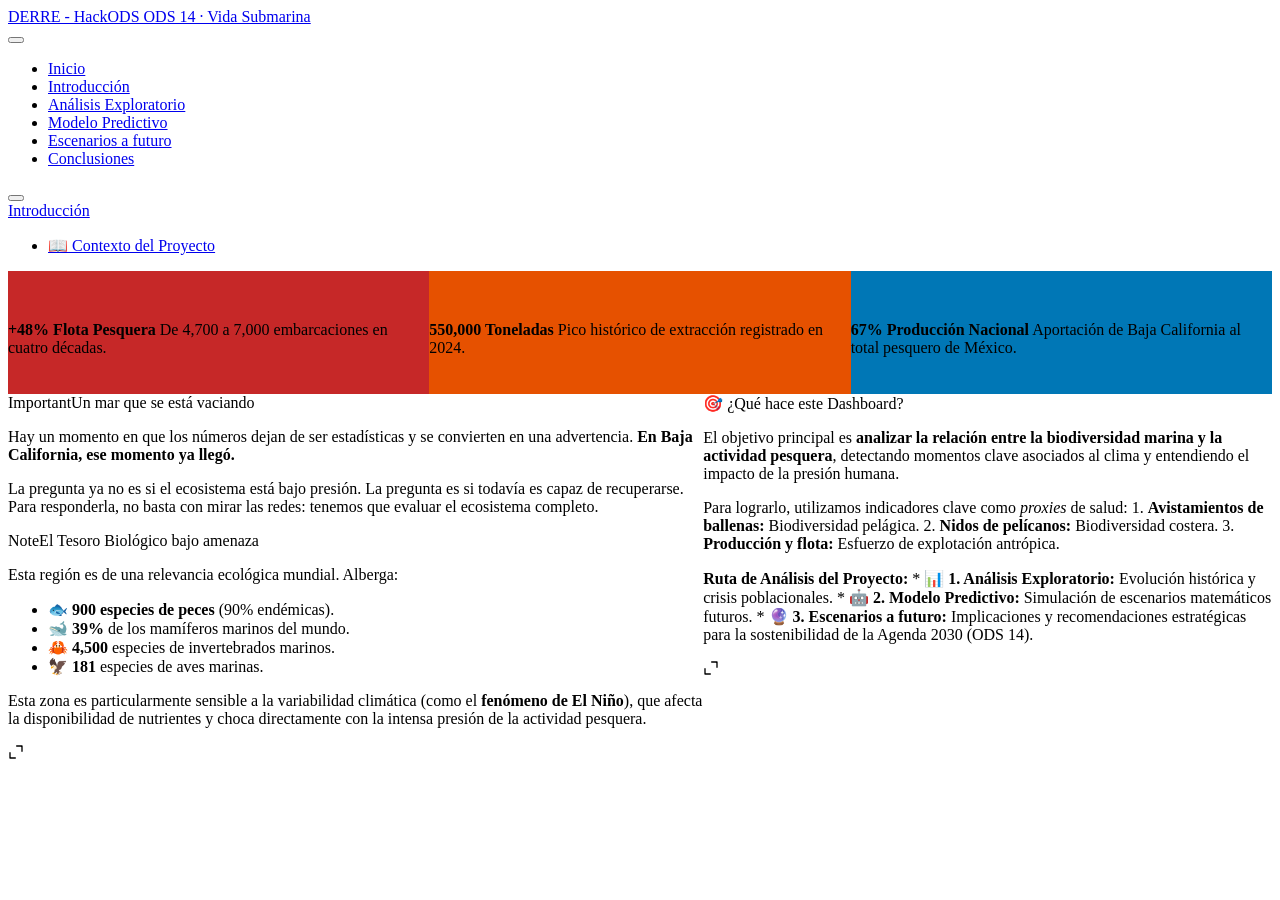
==== docs/introduccion.html @ 0a6728ea "carga del resto de archivos" ====
<!DOCTYPE html>
<html xmlns="http://www.w3.org/1999/xhtml" lang="en" xml:lang="en"><head>

<meta charset="utf-8">
<meta name="generator" content="quarto-1.9.37">

<meta name="viewport" content="width=device-width, initial-scale=1.0, user-scalable=yes">


<title>Introducción – DERRE - HackODS ODS 14 · Vida Submarina</title>
<style>
/* Default styles provided by pandoc.
** See https://pandoc.org/MANUAL.html#variables-for-html for config info.
*/
code{white-space: pre-wrap;}
span.smallcaps{font-variant: small-caps;}
div.columns{display: flex; gap: min(4vw, 1.5em);}
div.column{flex: auto; overflow-x: auto;}
div.hanging-indent{margin-left: 1.5em; text-indent: -1.5em;}
ul.task-list{list-style: none;}
ul.task-list li input[type="checkbox"] {
  width: 0.8em;
  margin: 0 0.8em 0.2em -1em; /* quarto-specific, see https://github.com/quarto-dev/quarto-cli/issues/4556 */ 
  vertical-align: middle;
}
</style>


<script src="site_libs/quarto-nav/quarto-nav.js"></script>
<script src="site_libs/quarto-nav/headroom.min.js"></script>
<script src="site_libs/clipboard/clipboard.min.js"></script>
<script src="site_libs/quarto-html/quarto.js" type="module"></script>
<script src="site_libs/quarto-html/tabsets/tabsets.js" type="module"></script>
<script src="site_libs/quarto-html/popper.min.js"></script>
<script src="site_libs/quarto-html/tippy.umd.min.js"></script>
<script src="site_libs/quarto-html/anchor.min.js"></script>
<link href="site_libs/quarto-html/tippy.css" rel="stylesheet">
<link href="site_libs/quarto-html/quarto-syntax-highlighting-7f8f88aac4f3542376d5c11b86a4c14d.css" rel="stylesheet" class="quarto-color-scheme" id="quarto-text-highlighting-styles">
<link href="site_libs/quarto-html/quarto-syntax-highlighting-dark-d0ae9245876894da5ac7e18953ecc5cc.css" rel="stylesheet" class="quarto-color-scheme quarto-color-alternate" id="quarto-text-highlighting-styles">
<link href="site_libs/quarto-html/quarto-syntax-highlighting-7f8f88aac4f3542376d5c11b86a4c14d.css" rel="stylesheet" class="quarto-color-scheme-extra" id="quarto-text-highlighting-styles">
<script src="site_libs/bootstrap/bootstrap.min.js"></script>
<link href="site_libs/bootstrap/bootstrap-icons.css" rel="stylesheet">
<link href="site_libs/bootstrap/bootstrap-c51120a6cc326809cc32e74ac7dfd758.min.css" rel="stylesheet" append-hash="true" class="quarto-color-scheme" id="quarto-bootstrap" data-mode="light">
<link href="site_libs/bootstrap/bootstrap-dark-c51120a6cc326809cc32e74ac7dfd758.min.css" rel="stylesheet" append-hash="true" class="quarto-color-scheme quarto-color-alternate" id="quarto-bootstrap" data-mode="light">
<link href="site_libs/bootstrap/bootstrap-c51120a6cc326809cc32e74ac7dfd758.min.css" rel="stylesheet" append-hash="true" class="quarto-color-scheme-extra" id="quarto-bootstrap" data-mode="light">
<script src="site_libs/quarto-dashboard/quarto-dashboard.js"></script>
<script src="site_libs/quarto-dashboard/stickythead.js"></script>



<script src="site_libs/quarto-dashboard/web-components.js" type="module"></script>
<script src="site_libs/quarto-dashboard/components.js"></script>

<script id="quarto-search-options" type="application/json">{
  "language": {
    "search-no-results-text": "No results",
    "search-matching-documents-text": "matching documents",
    "search-copy-link-title": "Copy link to search",
    "search-hide-matches-text": "Hide additional matches",
    "search-more-match-text": "more match in this document",
    "search-more-matches-text": "more matches in this document",
    "search-clear-button-title": "Clear",
    "search-text-placeholder": "",
    "search-detached-cancel-button-title": "Cancel",
    "search-submit-button-title": "Submit",
    "search-label": "Search"
  }
}</script>


</head>

<body class="quarto-dashboard nav-fixed fullcontent quarto-light">


<div id="quarto-search-results"></div>
  <header id="quarto-header" class="headroom fixed-top">
    <nav class="navbar navbar-expand-lg " data-bs-theme="dark">
      <div class="navbar-container container-fluid">
      <div class="navbar-brand-container mx-auto">
    <a class="navbar-brand" href="./index.html">
    <span class="navbar-title">DERRE - HackODS ODS 14 · Vida Submarina</span>
    </a>
  </div>
          <button class="navbar-toggler" type="button" data-bs-toggle="collapse" data-bs-target="#navbarCollapse" aria-controls="navbarCollapse" role="menu" aria-expanded="false" aria-label="Toggle navigation" onclick="if (window.quartoToggleHeadroom) { window.quartoToggleHeadroom(); }">
  <span class="navbar-toggler-icon"></span>
</button>
          <div class="collapse navbar-collapse" id="navbarCollapse">
            <ul class="navbar-nav navbar-nav-scroll me-auto">
  <li class="nav-item">
    <a class="nav-link" href="./index.html"> 
<span class="menu-text">Inicio</span></a>
  </li>  
  <li class="nav-item">
    <a class="nav-link active" href="./introduccion.html" aria-current="page"> 
<span class="menu-text">Introducción</span></a>
  </li>  
  <li class="nav-item">
    <a class="nav-link" href="./analisis.html"> 
<span class="menu-text">Análisis Exploratorio</span></a>
  </li>  
  <li class="nav-item">
    <a class="nav-link" href="./modelo.html"> 
<span class="menu-text">Modelo Predictivo</span></a>
  </li>  
  <li class="nav-item">
    <a class="nav-link" href="./escenarios.html"> 
<span class="menu-text">Escenarios a futuro</span></a>
  </li>  
  <li class="nav-item">
    <a class="nav-link" href="./conclusiones.html"> 
<span class="menu-text">Conclusiones</span></a>
  </li>  
</ul>
          </div> <!-- /navcollapse -->
            <div class="quarto-navbar-tools">
</div>
      </div> <!-- /container-fluid -->
    </nav>
<header id="quarto-dashboard-header">
<nav class="navbar navbar-expand-md slim" data-bs-theme="dark">
  <div class="navbar-container container-fluid">
    <button class="navbar-toggler" type="button" data-bs-toggle="collapse" data-bs-target="#dashboard-collapse" aria-controls="dashboard-collapse" aria-expanded="false" aria-label="Toggle navigation">
      <span class="navbar-toggler-icon"></span>
    </button>    


    <div class="navbar-brand-container">


      <div class="navbar-title">
        <div class="navbar-title-text"><a href="#">Introducción</a></div>
        
        
      </div>
    </div>
<div id="dashboard-collapse" class="navbar-collapse collapse"><ul class="navbar-nav navbar-nav-scroll me-auto" role="tablist"><li class="nav-item" role="presentation"><a id="tab-contexto-del-proyecto" class="nav-link active" data-bs-toggle="tab" role="tab" data-bs-target="#contexto-del-proyecto" data-scrolling="true" href="#contexto-del-proyecto" aria-controls="contexto-del-proyecto" aria-selected="true"><span class="nav-link-text">📖 Contexto del Proyecto</span></a></li></ul></div></div>
</nav>
</header></header>
<!-- content -->
<div id="quarto-content" class="quarto-container page-layout-custom page-navbar quarto-dashboard-content bslib-gap-spacing html-fill-container dashboard-scrolling quarto-dashboard-pages">
<!-- sidebar -->
<!-- margin-sidebar -->
<!-- main -->

<div class="bslib-grid-item html-fill-item tab-content bslib-grid" data-layout="flow" style="display: grid; grid-template-rows: minmax(3em, 1fr); grid-auto-columns: minmax(0, 1fr);">
<div id="contexto-del-proyecto" class="dashboard-page tab-pane show active html-fill-item html-fill-container" data-orientation="rows" aria-labelledby="tab-contexto-del-proyecto">
<div class="html-fill-item html-fill-container bslib-grid" style="display: grid; grid-template-rows: minmax(3em, 25fr) minmax(3em, 75fr); grid-auto-columns: minmax(0, 1fr);">
<div class="html-fill-item html-fill-container bslib-grid" style="display: grid; grid-template-columns: minmax(3em, 1fr) minmax(3em, 1fr) minmax(3em, 1fr);
grid-auto-rows: minmax(0, 1fr);">
<div class="card valuebox html-fill-item html-fill-container bslib-card bslib-value-box showcase-left-center" data-bslib-card-init="" data-require-bs-caller="card()" style=" background: #C62828;">
<div class="card-body html-fill-item html-fill-container">
<div class="html-fill-item html-fill-container value-box-grid">
<div class="value-box-showcase html-fill-item html-fill-container">

<i class="bi bi-graph-up-arrow"></i></div>
<div class="value-box-area">
<p class="value-box-title">
&nbsp;
</p>
<p class="value-box-value">
<p><strong>+48% Flota Pesquera</strong> De 4,700 a 7,000 embarcaciones en cuatro décadas.</p>
</p>
</div>
</div>
</div>
<script data-bslib-card-init="">bslib.Card.initializeAllCards();</script></div><div class="card valuebox html-fill-item html-fill-container bslib-card bslib-value-box showcase-left-center" data-bslib-card-init="" data-require-bs-caller="card()" style=" background: #E65100;">
<div class="card-body html-fill-item html-fill-container">
<div class="html-fill-item html-fill-container value-box-grid">
<div class="value-box-showcase html-fill-item html-fill-container">

<i class="bi bi-basket-fill"></i></div>
<div class="value-box-area">
<p class="value-box-title">
&nbsp;
</p>
<p class="value-box-value">
<p><strong>550,000 Toneladas</strong> Pico histórico de extracción registrado en 2024.</p>
</p>
</div>
</div>
</div>
<script data-bslib-card-init="">bslib.Card.initializeAllCards();</script></div><div class="card valuebox html-fill-item html-fill-container bslib-card bslib-value-box showcase-left-center" data-bslib-card-init="" data-require-bs-caller="card()" style=" background: #0077B6;">
<div class="card-body html-fill-item html-fill-container">
<div class="html-fill-item html-fill-container value-box-grid">
<div class="value-box-showcase html-fill-item html-fill-container">

<i class="bi bi-globe-americas"></i></div>
<div class="value-box-area">
<p class="value-box-title">
&nbsp;
</p>
<p class="value-box-value">
<p><strong>67% Producción Nacional</strong> Aportación de Baja California al total pesquero de México.</p>
</p>
</div>
</div>
</div>
<script data-bslib-card-init="">bslib.Card.initializeAllCards();</script></div>
</div>
<div class="html-fill-item html-fill-container bslib-grid" style="display: grid; grid-template-columns: minmax(3em, 55fr) minmax(3em, 45fr);
grid-auto-rows: minmax(0, 1fr);">
<div class="html-fill-item html-fill-container bslib-grid" style="display: grid; grid-template-rows: minmax(3em, max-content); grid-auto-columns: minmax(0, 1fr);">
<div class="card html-fill-item html-fill-container bslib-card" data-fill="false" data-bslib-card-init="" data-require-bs-caller="card()" data-full-screen="false">
<div class="card-body html-fill-item html-fill-container">
<div class="callout callout-style-simple callout-important callout-titled">
<div class="callout-header d-flex align-content-center html-fill-item html-fill-container">
<div class="callout-icon-container html-fill-item html-fill-container">
<i class="callout-icon"></i>
</div>
<div class="callout-title-container flex-fill html-fill-item html-fill-container">
<span class="screen-reader-only">Important</span>Un mar que se está vaciando
</div>
</div>
<div class="callout-body-container callout-body html-fill-item html-fill-container">
<p>Hay un momento en que los números dejan de ser estadísticas y se convierten en una advertencia. <strong>En Baja California, ese momento ya llegó.</strong></p>
<p>La pregunta ya no es si el ecosistema está bajo presión. La pregunta es si todavía es capaz de recuperarse. Para responderla, no basta con mirar las redes: tenemos que evaluar el ecosistema completo.</p>
</div>
</div>
<div class="callout callout-style-simple callout-note callout-titled">
<div class="callout-header d-flex align-content-center html-fill-item html-fill-container">
<div class="callout-icon-container html-fill-item html-fill-container">
<i class="callout-icon"></i>
</div>
<div class="callout-title-container flex-fill html-fill-item html-fill-container">
<span class="screen-reader-only">Note</span>El Tesoro Biológico bajo amenaza
</div>
</div>
<div class="callout-body-container callout-body html-fill-item html-fill-container">
<p>Esta región es de una relevancia ecológica mundial. Alberga:</p>
<ul>
<li>🐟 <strong>900 especies de peces</strong> (90% endémicas).</li>
<li>🐋 <strong>39%</strong> de los mamíferos marinos del mundo.</li>
<li>🦀 <strong>4,500</strong> especies de invertebrados marinos.</li>
<li>🦅 <strong>181</strong> especies de aves marinas.</li>
</ul>
<p>Esta zona es particularmente sensible a la variabilidad climática (como el <strong>fenómeno de El Niño</strong>), que afecta la disponibilidad de nutrientes y choca directamente con la intensa presión de la actividad pesquera.</p>
</div>
</div>
</div>
<bslib-tooltip placement="auto" bsoptions="[]" data-require-bs-version="5" data-require-bs-caller="tooltip()">
    <template>Expand</template>
    <span class="bslib-full-screen-enter badge rounded-pill">
        <svg xmlns="http://www.w3.org/2000/svg" viewbox="0 0 24 24" style="height:1em;width:1em;" aria-hidden="true" role="img"><path d="M20 5C20 4.4 19.6 4 19 4H13C12.4 4 12 3.6 12 3C12 2.4 12.4 2 13 2H21C21.6 2 22 2.4 22 3V11C22 11.6 21.6 12 21 12C20.4 12 20 11.6 20 11V5ZM4 19C4 19.6 4.4 20 5 20H11C11.6 20 12 20.4 12 21C12 21.6 11.6 22 11 22H3C2.4 22 2 21.6 2 21V13C2 12.4 2.4 12 3 12C3.6 12 4 12.4 4 13V19Z"></path></svg>
    </span>
</bslib-tooltip><script data-bslib-card-init="">bslib.Card.initializeAllCards();</script></div>
</div><div class="html-fill-item html-fill-container bslib-grid" style="display: grid; grid-template-rows: minmax(3em, 1fr); grid-auto-columns: minmax(0, 1fr);">
<div class="card html-fill-item html-fill-container bslib-card" data-title="🎯 ¿Qué hace este Dashboard?" data-bslib-card-init="" data-require-bs-caller="card()" data-full-screen="false">
<div class="card-header"><div class="card-title"><span style="display: inline">
🎯 ¿Qué hace este Dashboard?
</span></div></div>
<div class="card-body html-fill-item html-fill-container">
<p>El objetivo principal es <strong>analizar la relación entre la biodiversidad marina y la actividad pesquera</strong>, detectando momentos clave asociados al clima y entendiendo el impacto de la presión humana.</p>
<p>Para lograrlo, utilizamos indicadores clave como <em>proxies</em> de salud: 1. <strong>Avistamientos de ballenas:</strong> Biodiversidad pelágica. 2. <strong>Nidos de pelícanos:</strong> Biodiversidad costera. 3. <strong>Producción y flota:</strong> Esfuerzo de explotación antrópica.</p>
<p><strong>Ruta de Análisis del Proyecto:</strong> * 📊 <strong>1. Análisis Exploratorio:</strong> Evolución histórica y crisis poblacionales. * 🤖 <strong>2. Modelo Predictivo:</strong> Simulación de escenarios matemáticos futuros. * 🔮 <strong>3. Escenarios a futuro:</strong> Implicaciones y recomendaciones estratégicas para la sostenibilidad de la Agenda 2030 (ODS 14).</p>
</div>
<bslib-tooltip placement="auto" bsoptions="[]" data-require-bs-version="5" data-require-bs-caller="tooltip()">
    <template>Expand</template>
    <span class="bslib-full-screen-enter badge rounded-pill">
        <svg xmlns="http://www.w3.org/2000/svg" viewbox="0 0 24 24" style="height:1em;width:1em;" aria-hidden="true" role="img"><path d="M20 5C20 4.4 19.6 4 19 4H13C12.4 4 12 3.6 12 3C12 2.4 12.4 2 13 2H21C21.6 2 22 2.4 22 3V11C22 11.6 21.6 12 21 12C20.4 12 20 11.6 20 11V5ZM4 19C4 19.6 4.4 20 5 20H11C11.6 20 12 20.4 12 21C12 21.6 11.6 22 11 22H3C2.4 22 2 21.6 2 21V13C2 12.4 2.4 12 3 12C3.6 12 4 12.4 4 13V19Z"></path></svg>
    </span>
</bslib-tooltip><script data-bslib-card-init="">bslib.Card.initializeAllCards();</script></div>


<div id="3ade8a4a-fb1d-4a6c-8409-ac45482d5fc9" class="hidden html-fill-item html-fill-container">

</div>
</div>
</div>
</div>
</div>
</div>


<script id="quarto-html-after-body" type="application/javascript">
  window.document.addEventListener("DOMContentLoaded", function (event) {
    const icon = "";
    const anchorJS = new window.AnchorJS();
    anchorJS.options = {
      placement: 'right',
      icon: icon
    };
    anchorJS.add('.anchored');
    const isCodeAnnotation = (el) => {
      for (const clz of el.classList) {
        if (clz.startsWith('code-annotation-')) {                     
          return true;
        }
      }
      return false;
    }
    const onCopySuccess = function(e) {
      // button target
      const button = e.trigger;
      // don't keep focus
      button.blur();
      // flash "checked"
      button.classList.add('code-copy-button-checked');
      var currentTitle = button.getAttribute("title");
      button.setAttribute("title", "Copied!");
      let tooltip;
      if (window.bootstrap) {
        button.setAttribute("data-bs-toggle", "tooltip");
        button.setAttribute("data-bs-placement", "left");
        button.setAttribute("data-bs-title", "Copied!");
        tooltip = new bootstrap.Tooltip(button, 
          { trigger: "manual", 
            customClass: "code-copy-button-tooltip",
            offset: [0, -8]});
        tooltip.show();    
      }
      setTimeout(function() {
        if (tooltip) {
          tooltip.hide();
          button.removeAttribute("data-bs-title");
          button.removeAttribute("data-bs-toggle");
          button.removeAttribute("data-bs-placement");
        }
        button.setAttribute("title", currentTitle);
        button.classList.remove('code-copy-button-checked');
      }, 1000);
      // clear code selection
      e.clearSelection();
    }
    const getTextToCopy = function(trigger) {
      const outerScaffold = trigger.parentElement.cloneNode(true);
      const codeEl = outerScaffold.querySelector('code');
      for (const childEl of codeEl.children) {
        if (isCodeAnnotation(childEl)) {
          childEl.remove();
        }
      }
      return codeEl.innerText;
    }
    const clipboard = new window.ClipboardJS('.code-copy-button:not([data-in-quarto-modal])', {
      text: getTextToCopy
    });
    clipboard.on('success', onCopySuccess);
    if (window.document.getElementById('quarto-embedded-source-code-modal')) {
      const clipboardModal = new window.ClipboardJS('.code-copy-button[data-in-quarto-modal]', {
        text: getTextToCopy,
        container: window.document.getElementById('quarto-embedded-source-code-modal')
      });
      clipboardModal.on('success', onCopySuccess);
    }
      var localhostRegex = new RegExp(/^(?:http|https):\/\/localhost\:?[0-9]*\//);
      var mailtoRegex = new RegExp(/^mailto:/);
        var filterRegex = new RegExp('/' + window.location.host + '/');
      var isInternal = (href) => {
          return filterRegex.test(href) || localhostRegex.test(href) || mailtoRegex.test(href);
      }
      // Inspect non-navigation links and adorn them if external
     var links = window.document.querySelectorAll('a[href]:not(.nav-link):not(.navbar-brand):not(.toc-action):not(.sidebar-link):not(.sidebar-item-toggle):not(.pagination-link):not(.no-external):not([aria-hidden]):not(.dropdown-item):not(.quarto-navigation-tool):not(.about-link)');
      for (var i=0; i<links.length; i++) {
        const link = links[i];
        if (!isInternal(link.href)) {
          // undo the damage that might have been done by quarto-nav.js in the case of
          // links that we want to consider external
          if (link.dataset.originalHref !== undefined) {
            link.href = link.dataset.originalHref;
          }
        }
      }
    function tippyHover(el, contentFn, onTriggerFn, onUntriggerFn) {
      const config = {
        allowHTML: true,
        maxWidth: 500,
        delay: 100,
        arrow: false,
        appendTo: function(el) {
            return el.parentElement;
        },
        interactive: true,
        interactiveBorder: 10,
        theme: 'quarto',
        placement: 'bottom-start',
      };
      if (contentFn) {
        config.content = contentFn;
      }
      if (onTriggerFn) {
        config.onTrigger = onTriggerFn;
      }
      if (onUntriggerFn) {
        config.onUntrigger = onUntriggerFn;
      }
      window.tippy(el, config); 
    }
    const noterefs = window.document.querySelectorAll('a[role="doc-noteref"]');
    for (var i=0; i<noterefs.length; i++) {
      const ref = noterefs[i];
      tippyHover(ref, function() {
        // use id or data attribute instead here
        let href = ref.getAttribute('data-footnote-href') || ref.getAttribute('href');
        try { href = new URL(href).hash; } catch {}
        const id = href.replace(/^#\/?/, "");
        const note = window.document.getElementById(id);
        if (note) {
          return note.innerHTML;
        } else {
          return "";
        }
      });
    }
    const xrefs = window.document.querySelectorAll('a.quarto-xref');
    const processXRef = (id, note) => {
      // Strip column container classes
      const stripColumnClz = (el) => {
        el.classList.remove("page-full", "page-columns");
        if (el.children) {
          for (const child of el.children) {
            stripColumnClz(child);
          }
        }
      }
      stripColumnClz(note)
      if (id === null || id.startsWith('sec-')) {
        // Special case sections, only their first couple elements
        const container = document.createElement("div");
        if (note.children && note.children.length > 2) {
          container.appendChild(note.children[0].cloneNode(true));
          for (let i = 1; i < note.children.length; i++) {
            const child = note.children[i];
            if (child.tagName === "P" && child.innerText === "") {
              continue;
            } else {
              container.appendChild(child.cloneNode(true));
              break;
            }
          }
          if (window.Quarto?.typesetMath) {
            window.Quarto.typesetMath(container);
          }
          return container.innerHTML
        } else {
          if (window.Quarto?.typesetMath) {
            window.Quarto.typesetMath(note);
          }
          return note.innerHTML;
        }
      } else {
        // Remove any anchor links if they are present
        const anchorLink = note.querySelector('a.anchorjs-link');
        if (anchorLink) {
          anchorLink.remove();
        }
        if (window.Quarto?.typesetMath) {
          window.Quarto.typesetMath(note);
        }
        if (note.classList.contains("callout")) {
          return note.outerHTML;
        } else {
          return note.innerHTML;
        }
      }
    }
    for (var i=0; i<xrefs.length; i++) {
      const xref = xrefs[i];
      tippyHover(xref, undefined, function(instance) {
        instance.disable();
        let url = xref.getAttribute('href');
        let hash = undefined; 
        if (url.startsWith('#')) {
          hash = url;
        } else {
          try { hash = new URL(url).hash; } catch {}
        }
        if (hash) {
          const id = hash.replace(/^#\/?/, "");
          const note = window.document.getElementById(id);
          if (note !== null) {
            try {
              const html = processXRef(id, note.cloneNode(true));
              instance.setContent(html);
            } finally {
              instance.enable();
              instance.show();
            }
          } else {
            // See if we can fetch this
            fetch(url.split('#')[0])
            .then(res => res.text())
            .then(html => {
              const parser = new DOMParser();
              const htmlDoc = parser.parseFromString(html, "text/html");
              const note = htmlDoc.getElementById(id);
              if (note !== null) {
                const html = processXRef(id, note);
                instance.setContent(html);
              } 
            }).finally(() => {
              instance.enable();
              instance.show();
            });
          }
        } else {
          // See if we can fetch a full url (with no hash to target)
          // This is a special case and we should probably do some content thinning / targeting
          fetch(url)
          .then(res => res.text())
          .then(html => {
            const parser = new DOMParser();
            const htmlDoc = parser.parseFromString(html, "text/html");
            const note = htmlDoc.querySelector('main.content');
            if (note !== null) {
              // This should only happen for chapter cross references
              // (since there is no id in the URL)
              // remove the first header
              if (note.children.length > 0 && note.children[0].tagName === "HEADER") {
                note.children[0].remove();
              }
              const html = processXRef(null, note);
              instance.setContent(html);
            } 
          }).finally(() => {
            instance.enable();
            instance.show();
          });
        }
      }, function(instance) {
      });
    }
        let selectedAnnoteEl;
        const selectorForAnnotation = ( cell, annotation) => {
          let cellAttr = 'data-code-cell="' + cell + '"';
          let lineAttr = 'data-code-annotation="' +  annotation + '"';
          const selector = 'span[' + cellAttr + '][' + lineAttr + ']';
          return selector;
        }
        const selectCodeLines = (annoteEl) => {
          const doc = window.document;
          const targetCell = annoteEl.getAttribute("data-target-cell");
          const targetAnnotation = annoteEl.getAttribute("data-target-annotation");
          const annoteSpan = window.document.querySelector(selectorForAnnotation(targetCell, targetAnnotation));
          const lines = annoteSpan.getAttribute("data-code-lines").split(",");
          const lineIds = lines.map((line) => {
            return targetCell + "-" + line;
          })
          let top = null;
          let height = null;
          let parent = null;
          if (lineIds.length > 0) {
              //compute the position of the single el (top and bottom and make a div)
              const el = window.document.getElementById(lineIds[0]);
              top = el.offsetTop;
              height = el.offsetHeight;
              parent = el.parentElement.parentElement;
            if (lineIds.length > 1) {
              const lastEl = window.document.getElementById(lineIds[lineIds.length - 1]);
              const bottom = lastEl.offsetTop + lastEl.offsetHeight;
              height = bottom - top;
            }
            if (top !== null && height !== null && parent !== null) {
              // cook up a div (if necessary) and position it 
              let div = window.document.getElementById("code-annotation-line-highlight");
              if (div === null) {
                div = window.document.createElement("div");
                div.setAttribute("id", "code-annotation-line-highlight");
                div.style.position = 'absolute';
                parent.appendChild(div);
              }
              div.style.top = top - 2 + "px";
              div.style.height = height + 4 + "px";
              div.style.left = 0;
              let gutterDiv = window.document.getElementById("code-annotation-line-highlight-gutter");
              if (gutterDiv === null) {
                gutterDiv = window.document.createElement("div");
                gutterDiv.setAttribute("id", "code-annotation-line-highlight-gutter");
                gutterDiv.style.position = 'absolute';
                const codeCell = window.document.getElementById(targetCell);
                const gutter = codeCell.querySelector('.code-annotation-gutter');
                gutter.appendChild(gutterDiv);
              }
              gutterDiv.style.top = top - 2 + "px";
              gutterDiv.style.height = height + 4 + "px";
            }
            selectedAnnoteEl = annoteEl;
          }
        };
        const unselectCodeLines = () => {
          const elementsIds = ["code-annotation-line-highlight", "code-annotation-line-highlight-gutter"];
          elementsIds.forEach((elId) => {
            const div = window.document.getElementById(elId);
            if (div) {
              div.remove();
            }
          });
          selectedAnnoteEl = undefined;
        };
          // Handle positioning of the toggle
      window.addEventListener(
        "resize",
        throttle(() => {
          elRect = undefined;
          if (selectedAnnoteEl) {
            selectCodeLines(selectedAnnoteEl);
          }
        }, 10)
      );
      function throttle(fn, ms) {
      let throttle = false;
      let timer;
        return (...args) => {
          if(!throttle) { // first call gets through
              fn.apply(this, args);
              throttle = true;
          } else { // all the others get throttled
              if(timer) clearTimeout(timer); // cancel #2
              timer = setTimeout(() => {
                fn.apply(this, args);
                timer = throttle = false;
              }, ms);
          }
        };
      }
        // Attach click handler to the DT
        const annoteDls = window.document.querySelectorAll('dt[data-target-cell]');
        for (const annoteDlNode of annoteDls) {
          annoteDlNode.addEventListener('click', (event) => {
            const clickedEl = event.target;
            if (clickedEl !== selectedAnnoteEl) {
              unselectCodeLines();
              const activeEl = window.document.querySelector('dt[data-target-cell].code-annotation-active');
              if (activeEl) {
                activeEl.classList.remove('code-annotation-active');
              }
              selectCodeLines(clickedEl);
              clickedEl.classList.add('code-annotation-active');
            } else {
              // Unselect the line
              unselectCodeLines();
              clickedEl.classList.remove('code-annotation-active');
            }
          });
        }
    const findCites = (el) => {
      const parentEl = el.parentElement;
      if (parentEl) {
        const cites = parentEl.dataset.cites;
        if (cites) {
          return {
            el,
            cites: cites.split(' ')
          };
        } else {
          return findCites(el.parentElement)
        }
      } else {
        return undefined;
      }
    };
    var bibliorefs = window.document.querySelectorAll('a[role="doc-biblioref"]');
    for (var i=0; i<bibliorefs.length; i++) {
      const ref = bibliorefs[i];
      const citeInfo = findCites(ref);
      if (citeInfo) {
        tippyHover(citeInfo.el, function() {
          var popup = window.document.createElement('div');
          citeInfo.cites.forEach(function(cite) {
            var citeDiv = window.document.createElement('div');
            citeDiv.classList.add('hanging-indent');
            citeDiv.classList.add('csl-entry');
            var biblioDiv = window.document.getElementById('ref-' + cite);
            if (biblioDiv) {
              citeDiv.innerHTML = biblioDiv.innerHTML;
            }
            popup.appendChild(citeDiv);
          });
          return popup.innerHTML;
        });
      }
    }
  });
  </script>
</div> <!-- /content -->

<script type="application/javascript">
window.document.addEventListener("DOMContentLoaded", function (_event) {
  if (window.bslib.Card) {
    window.bslib.Card.initializeAllCards();
  }
}); 
</script>
  



</body></html>
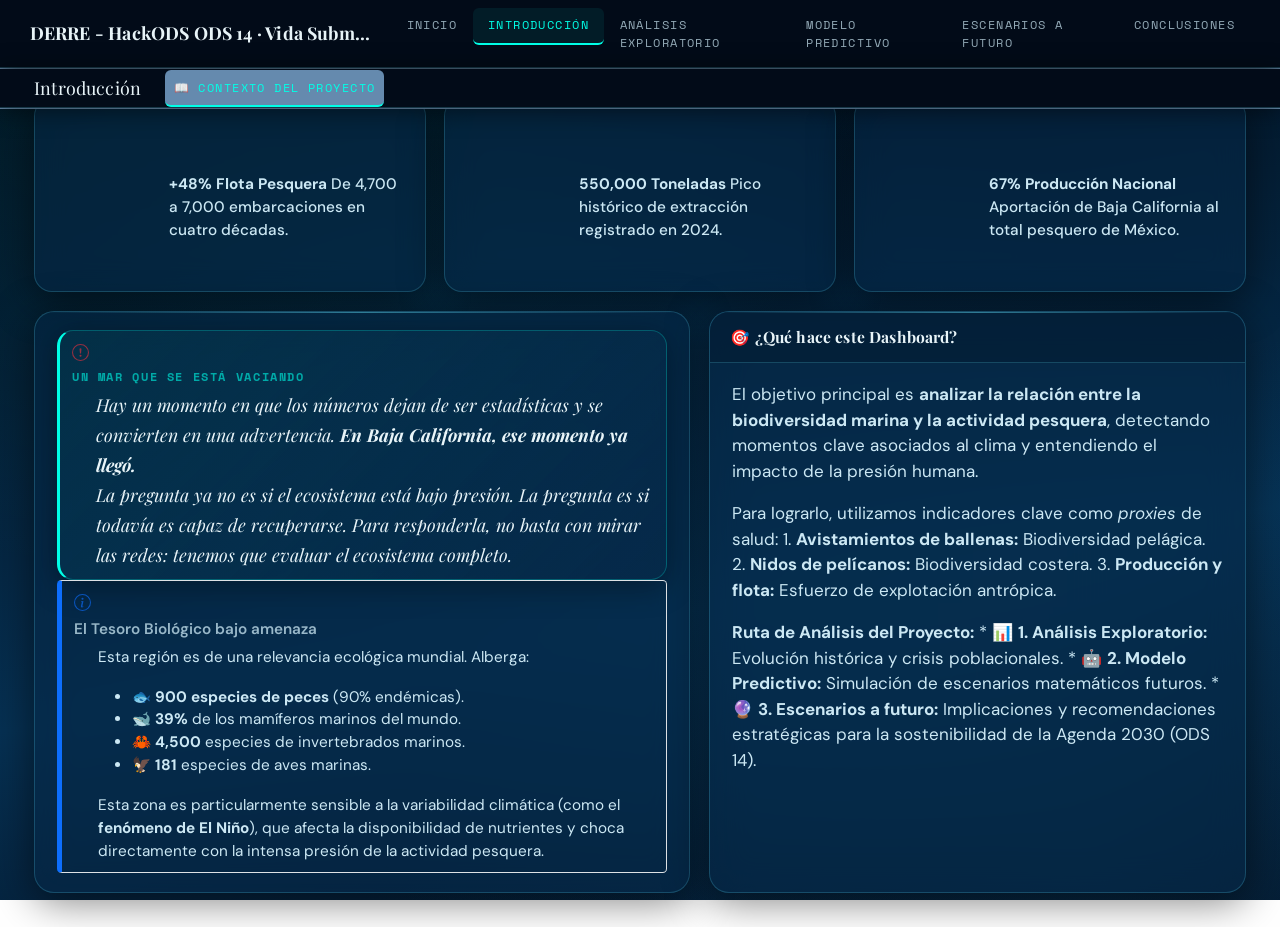
==== commit 93ef5895: "Actualización automática de dashboards en /docs [skip ci]" ====
--- a/docs/introduccion.html
+++ b/docs/introduccion.html
@@ -40,9 +40,9 @@
 <link href="site_libs/quarto-html/quarto-syntax-highlighting-7f8f88aac4f3542376d5c11b86a4c14d.css" rel="stylesheet" class="quarto-color-scheme-extra" id="quarto-text-highlighting-styles">
 <script src="site_libs/bootstrap/bootstrap.min.js"></script>
 <link href="site_libs/bootstrap/bootstrap-icons.css" rel="stylesheet">
-<link href="site_libs/bootstrap/bootstrap-c51120a6cc326809cc32e74ac7dfd758.min.css" rel="stylesheet" append-hash="true" class="quarto-color-scheme" id="quarto-bootstrap" data-mode="light">
-<link href="site_libs/bootstrap/bootstrap-dark-c51120a6cc326809cc32e74ac7dfd758.min.css" rel="stylesheet" append-hash="true" class="quarto-color-scheme quarto-color-alternate" id="quarto-bootstrap" data-mode="light">
-<link href="site_libs/bootstrap/bootstrap-c51120a6cc326809cc32e74ac7dfd758.min.css" rel="stylesheet" append-hash="true" class="quarto-color-scheme-extra" id="quarto-bootstrap" data-mode="light">
+<link href="site_libs/bootstrap/bootstrap-7d393a9d2fe6f01ced4217963fa877c3.min.css" rel="stylesheet" append-hash="true" class="quarto-color-scheme" id="quarto-bootstrap" data-mode="light">
+<link href="site_libs/bootstrap/bootstrap-dark-7d393a9d2fe6f01ced4217963fa877c3.min.css" rel="stylesheet" append-hash="true" class="quarto-color-scheme quarto-color-alternate" id="quarto-bootstrap" data-mode="light">
+<link href="site_libs/bootstrap/bootstrap-7d393a9d2fe6f01ced4217963fa877c3.min.css" rel="stylesheet" append-hash="true" class="quarto-color-scheme-extra" id="quarto-bootstrap" data-mode="light">
 <script src="site_libs/quarto-dashboard/quarto-dashboard.js"></script>
 <script src="site_libs/quarto-dashboard/stickythead.js"></script>
 
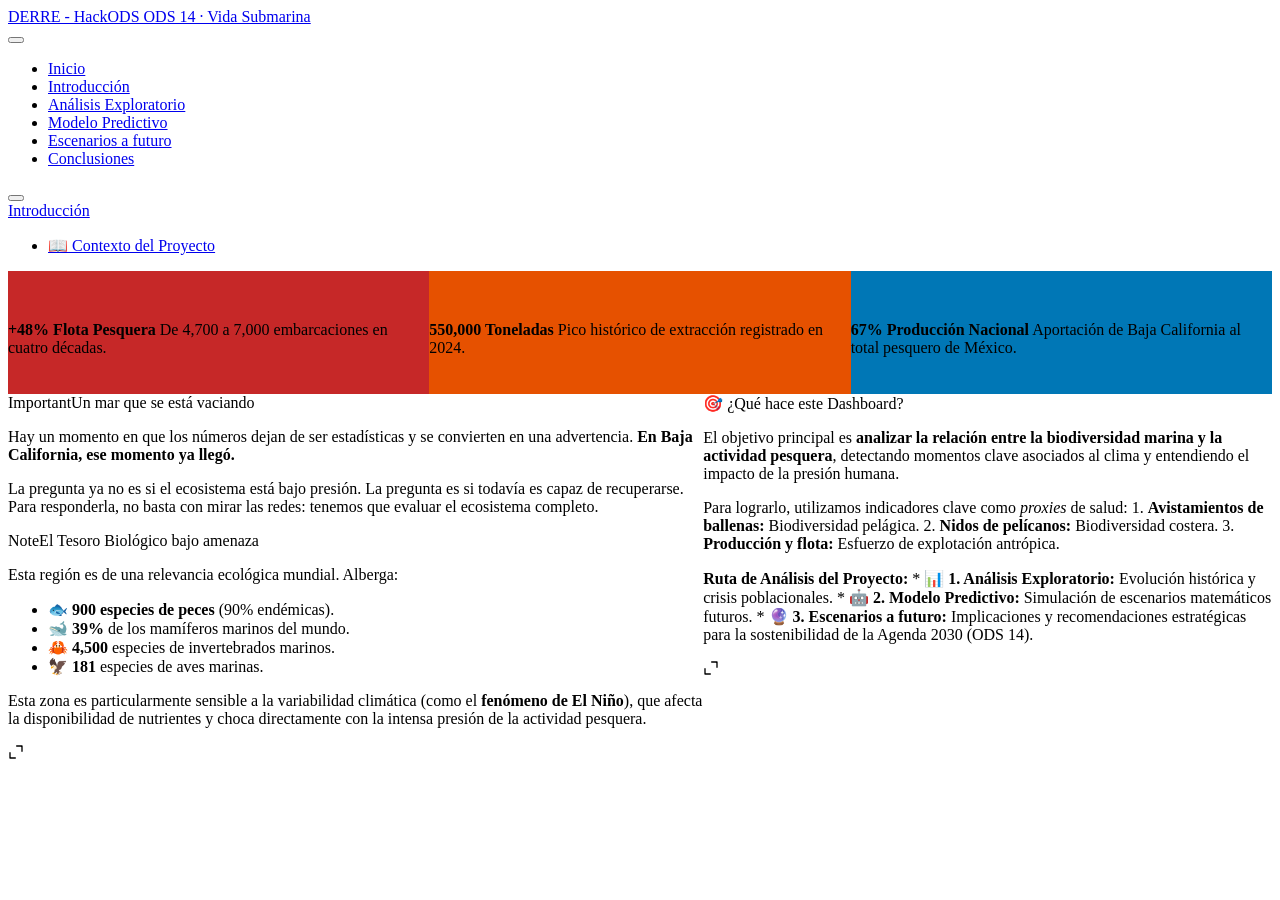
==== commit 12f09157: "Actualización automática de dashboards en /docs [skip ci]" ====
--- a/docs/introduccion.html
+++ b/docs/introduccion.html
@@ -40,9 +40,9 @@
 <link href="site_libs/quarto-html/quarto-syntax-highlighting-7f8f88aac4f3542376d5c11b86a4c14d.css" rel="stylesheet" class="quarto-color-scheme-extra" id="quarto-text-highlighting-styles">
 <script src="site_libs/bootstrap/bootstrap.min.js"></script>
 <link href="site_libs/bootstrap/bootstrap-icons.css" rel="stylesheet">
-<link href="site_libs/bootstrap/bootstrap-7d393a9d2fe6f01ced4217963fa877c3.min.css" rel="stylesheet" append-hash="true" class="quarto-color-scheme" id="quarto-bootstrap" data-mode="light">
-<link href="site_libs/bootstrap/bootstrap-dark-7d393a9d2fe6f01ced4217963fa877c3.min.css" rel="stylesheet" append-hash="true" class="quarto-color-scheme quarto-color-alternate" id="quarto-bootstrap" data-mode="light">
-<link href="site_libs/bootstrap/bootstrap-7d393a9d2fe6f01ced4217963fa877c3.min.css" rel="stylesheet" append-hash="true" class="quarto-color-scheme-extra" id="quarto-bootstrap" data-mode="light">
+<link href="site_libs/bootstrap/bootstrap-17e6a2323a7085e7f8ef4b630a9a1300.min.css" rel="stylesheet" append-hash="true" class="quarto-color-scheme" id="quarto-bootstrap" data-mode="light">
+<link href="site_libs/bootstrap/bootstrap-dark-17e6a2323a7085e7f8ef4b630a9a1300.min.css" rel="stylesheet" append-hash="true" class="quarto-color-scheme quarto-color-alternate" id="quarto-bootstrap" data-mode="light">
+<link href="site_libs/bootstrap/bootstrap-17e6a2323a7085e7f8ef4b630a9a1300.min.css" rel="stylesheet" append-hash="true" class="quarto-color-scheme-extra" id="quarto-bootstrap" data-mode="light">
 <script src="site_libs/quarto-dashboard/quarto-dashboard.js"></script>
 <script src="site_libs/quarto-dashboard/stickythead.js"></script>
 
